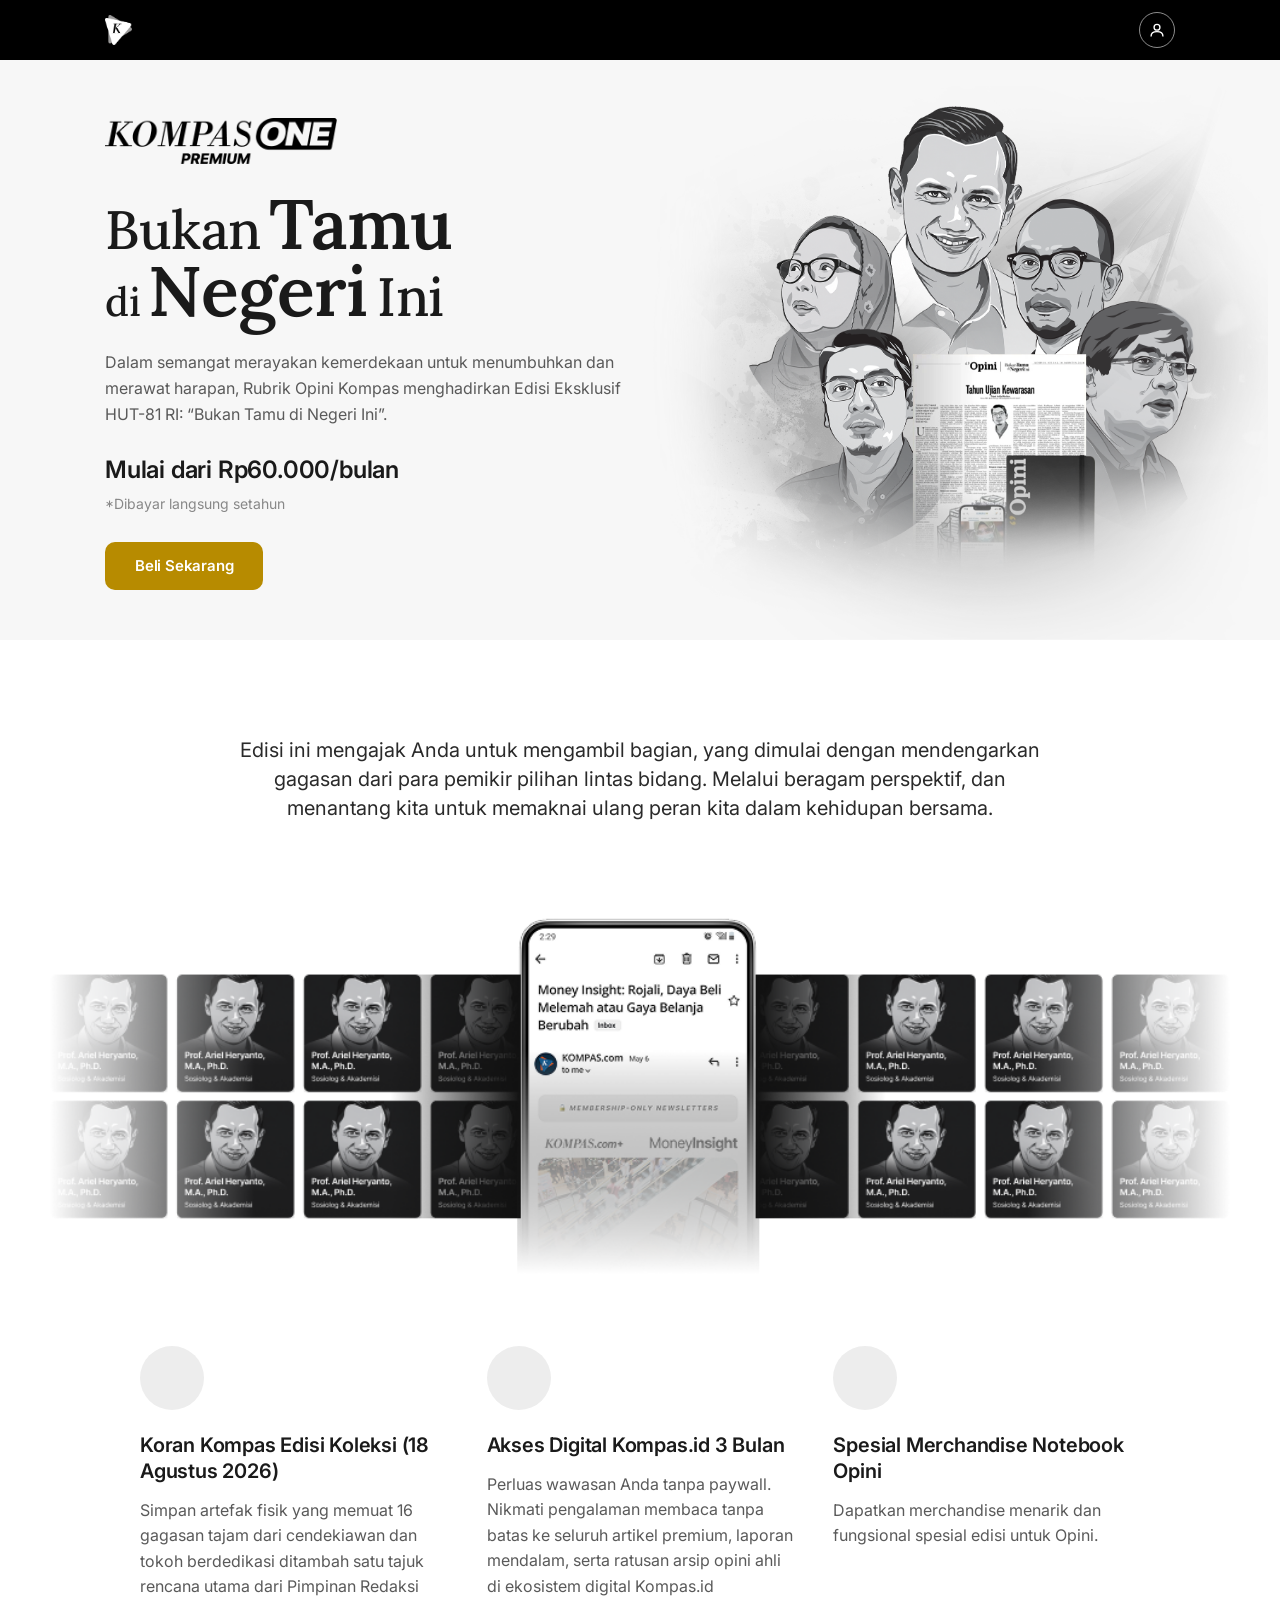
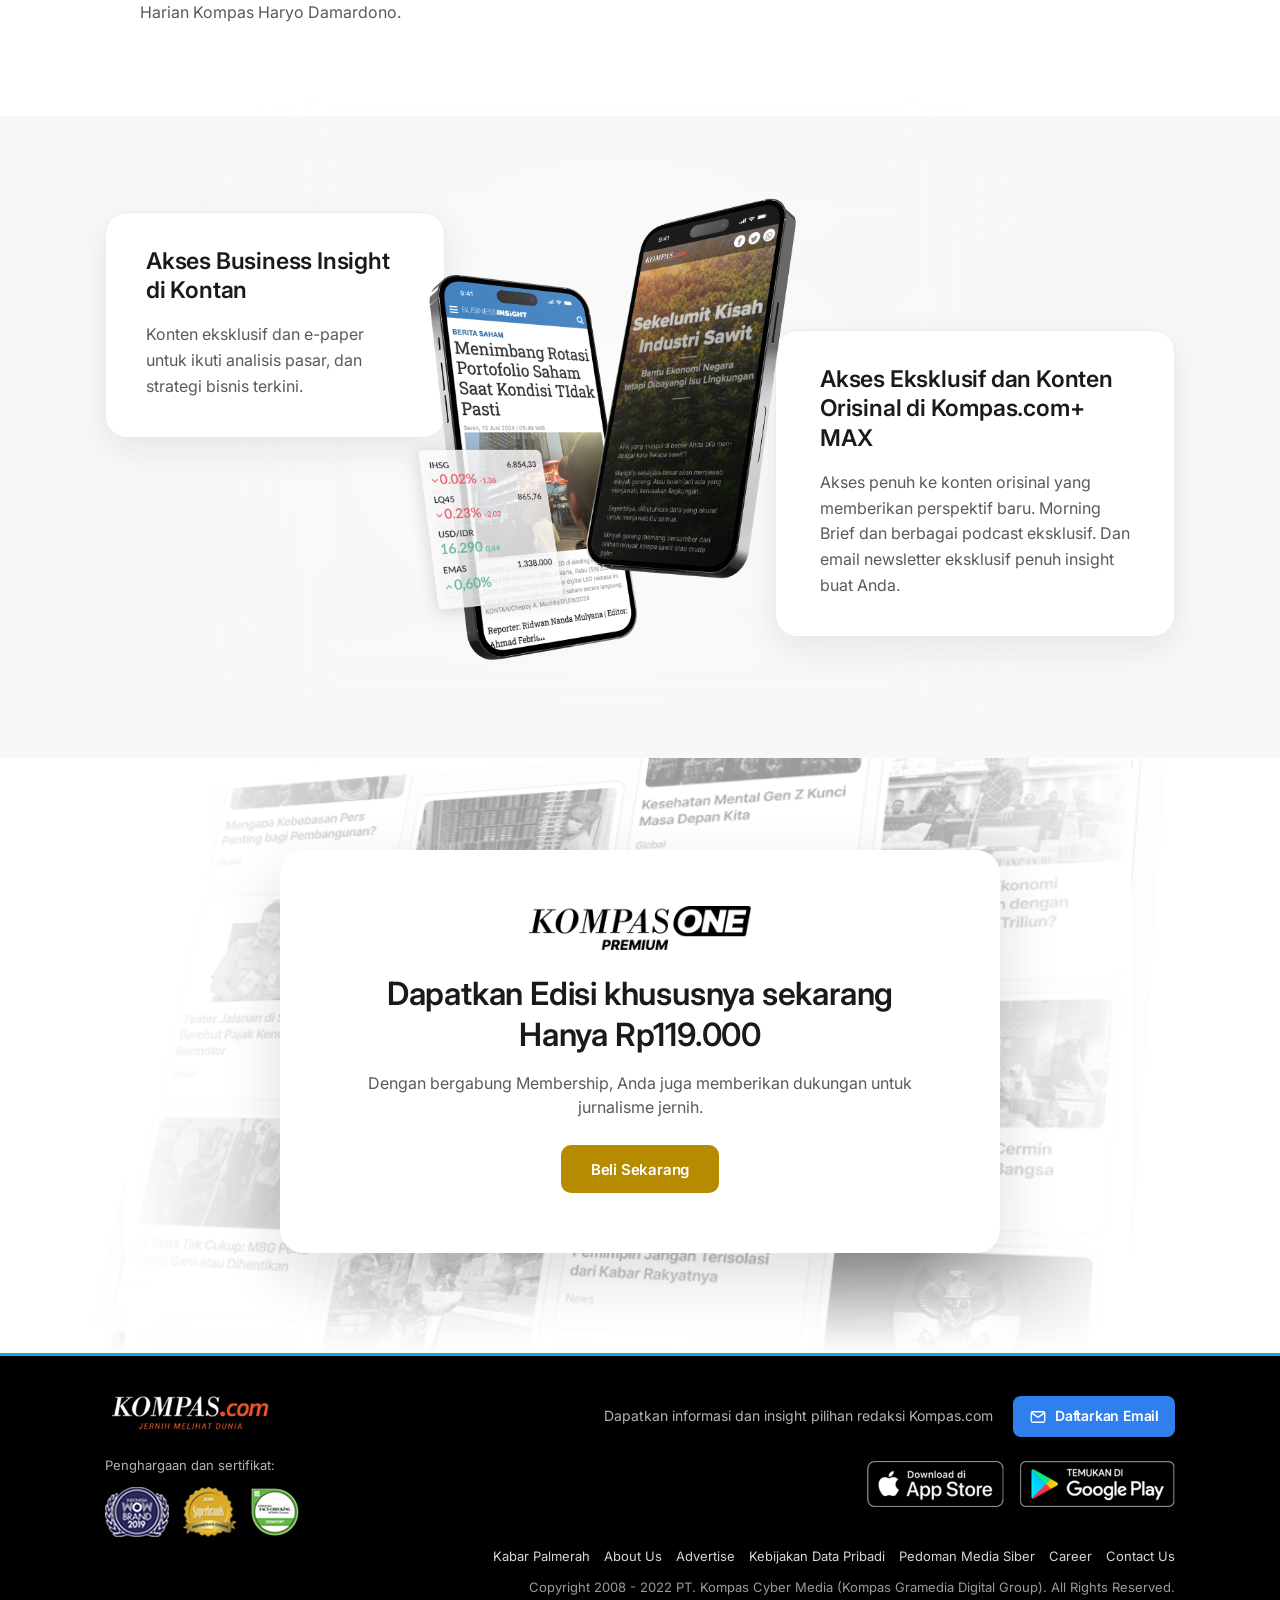
==== index-white.html @ 32536bf7 "commit" ====
<!doctype html>
<html lang="id">
  <head>
    <meta charset="UTF-8" />
    <meta name="viewport" content="width=device-width, initial-scale=1.0" />
    <title>Opini KOMPAS ONE — Bukan Tamu di Negeri Ini (Light)</title>
    <link rel="preconnect" href="https://fonts.googleapis.com" />
    <link rel="preconnect" href="https://fonts.gstatic.com" crossorigin />
    <link
      href="https://fonts.googleapis.com/css2?family=Inter:ital,wght@0,400;0,500;0,600;0,700;0,800&family=Lora:ital,wght@0,400;0,500;0,600;0,700;1,400;1,500;1,600;1,700&family=Roboto:wght@400;500;700&display=swap"
      rel="stylesheet"
    />
    <link rel="stylesheet" href="./styles-white.css" />
  </head>
  <body>
    <!-- ============ HEADER (dark) ============ -->
    <header class="site-header">
      <div class="container site-header__inner">
        <a class="site-header__logo" href="#" aria-label="KOMPAS ONE">
          <img src="./asset/icon kompascom.png" alt="KOMPAS" />
        </a>
        <button class="site-header__account" type="button" aria-label="Akun">
          <svg viewBox="0 0 24 24" width="22" height="22" fill="none" stroke="currentColor" stroke-width="1.5">
            <circle cx="12" cy="9" r="3.2" />
            <path d="M5.5 19c0-3.4 3-5.2 6.5-5.2s6.5 1.8 6.5 5.2" />
          </svg>
        </button>
      </div>
    </header>

    <!-- ============ HERO (light) ============ -->
    <section class="hero">
      <img class="hero__brand hero__brand--m" src="./asset/asset white/logo-kompasone-premium_black.png" alt="" aria-hidden="true" />
      <img class="hero__art" src="./asset/asset white/banner-gold-white.png" alt="" aria-hidden="true" />
      <div class="container hero__inner">
        <div class="hero__text">
          <img class="hero__brand" src="./asset/asset white/logo-kompasone-premium_black.png" alt="KOMPAS ONE Premium" />
          <h1 class="hero__title">
            <span class="w-reg">Bukan</span><span class="w-bold">Tamu</span><br />
            <span class="w-sm">di</span><span class="w-bold">Negeri</span><span class="w-reg2">Ini</span>
          </h1>
          <p class="hero__desc">
            Dalam semangat merayakan kemerdekaan untuk menumbuhkan dan merawat harapan,
            Rubrik Opini Kompas menghadirkan Edisi Eksklusif HUT-81 RI: &ldquo;Bukan Tamu di Negeri Ini&rdquo;.
          </p>
          <p class="hero__price">Mulai dari Rp60.000/bulan</p>
          <p class="hero__note">*Dibayar langsung setahun</p>
          <a class="btn btn--gold" href="https://plus.kompas.com/package?product=web.kcmplus.one.premium.1month&amp;utm_source=kompascom&amp;utm_medium=landingpage&amp;utm_campaign=bukantamudinegeriini">Beli Sekarang</a>
        </div>
      </div>
    </section>

    <!-- ============ INTRO + DEVICE BANNER (light) ============ -->
    <section class="intro">
      <div class="container">
        <p class="intro__lead">
          Edisi ini mengajak Anda untuk mengambil bagian, yang dimulai dengan mendengarkan
          gagasan dari para pemikir pilihan lintas bidang. Melalui beragam perspektif, dan menantang
          kita untuk memaknai ulang peran kita dalam kehidupan bersama.
        </p>
      </div>
      <div class="intro__banner">
        <img src="./asset/asset white/banner tengah white.png" alt="Tampilan newsletter KOMPAS.com+ dan para penulis opini" />
      </div>
    </section>

    <!-- ============ THREE COLUMN ============ -->
    <section class="trio">
      <div class="container trio__grid">
        <div class="trio__col">
          <span class="trio__icon" aria-hidden="true"></span>
          <h3 class="trio__title">Koran Kompas Edisi Koleksi (18 Agustus 2026)</h3>
          <p class="trio__body">
            Simpan artefak fisik yang memuat 16 gagasan tajam dari cendekiawan dan tokoh berdedikasi
            ditambah satu tajuk rencana utama dari Pimpinan Redaksi Harian Kompas Haryo Damardono.
          </p>
        </div>
        <div class="trio__col">
          <span class="trio__icon" aria-hidden="true"></span>
          <h3 class="trio__title">Akses Digital Kompas.id 3 Bulan</h3>
          <p class="trio__body">
            Perluas wawasan Anda tanpa paywall. Nikmati pengalaman membaca tanpa batas ke seluruh
            artikel premium, laporan mendalam, serta ratusan arsip opini ahli di ekosistem digital Kompas.id
          </p>
        </div>
        <div class="trio__col">
          <span class="trio__icon" aria-hidden="true"></span>
          <h3 class="trio__title">Spesial Merchandise Notebook Opini</h3>
          <p class="trio__body">
            Dapatkan merchandise menarik dan fungsional spesial edisi untuk Opini.
          </p>
        </div>
      </div>
    </section>

    <!-- ============ KONTAN / MAX (light) ============ -->
    <section class="benefit">
      <div class="container benefit__stage">
        <div class="benefit__card benefit__card--left">
          <h3 class="benefit__title">Akses Business Insight di Kontan</h3>
          <p class="benefit__body">
            Konten eksklusif dan e-paper untuk ikuti analisis pasar, dan strategi bisnis terkini.
          </p>
        </div>
        <div class="benefit__card benefit__card--right">
          <h3 class="benefit__title">Akses Eksklusif dan Konten Orisinal di Kompas.com+ MAX</h3>
          <p class="benefit__body">
            Akses penuh ke konten orisinal yang memberikan perspektif baru. Morning Brief dan
            berbagai podcast eksklusif. Dan email newsletter eksklusif penuh insight buat Anda.
          </p>
        </div>
        <img class="benefit__devices" src="./asset/kontan-device.png" alt="Tampilan Kontan Business Insight dan KOMPAS.com" />
      </div>
    </section>

    <!-- ============ CTA (light + white panel) ============ -->
    <section class="cta">
      <img class="cta__bg" src="./asset/asset white/banner bawah putih.png" alt="" aria-hidden="true" />
      <div class="container">
        <div class="cta__panel">
          <img class="cta__brand" src="./asset/asset white/logo-kompasone-premium_black.png" alt="KOMPAS ONE Premium" />
          <h2 class="cta__title">Dapatkan Edisi khususnya sekarang <br />Hanya Rp119.000</h2>
          <p class="cta__sub">Dengan bergabung Membership, Anda juga memberikan dukungan untuk jurnalisme jernih.</p>
          <a class="btn btn--gold" href="https://plus.kompas.com/package?product=web.kcmplus.one.premium.1month&amp;utm_source=kompascom&amp;utm_medium=landingpage&amp;utm_campaign=bukantamudinegeriini">Beli Sekarang</a>
        </div>
      </div>
    </section>

    <!-- ============ FOOTER (dark) ============ -->
    <footer class="site-footer">
      <div class="container site-footer__inner">
        <div class="site-footer__left">
          <img class="site-footer__logo" src="./asset/logo kompascom putih.png" alt="KOMPAS.com — Jernih Melihat Dunia" />
          <p class="site-footer__award-label">Penghargaan dan sertifikat:</p>
          <div class="site-footer__awards">
            <img src="./asset/award_1.png" alt="Penghargaan 1" />
            <img src="./asset/award_2.png" alt="Penghargaan 2" />
            <img src="./asset/award_3.png" alt="Penghargaan 3" />
          </div>
        </div>
        <div class="site-footer__right">
          <div class="site-footer__newsletter">
            <span>Dapatkan informasi dan insight pilihan redaksi Kompas.com</span>
            <a class="btn btn--blue btn--sm" href="#">
              <svg viewBox="0 0 24 24" width="18" height="18" fill="none" stroke="currentColor" stroke-width="1.7">
                <rect x="3" y="5" width="18" height="14" rx="2" />
                <path d="M3.5 6.5 12 12.5l8.5-6" />
              </svg>
              Daftarkan Email
            </a>
          </div>
          <div class="site-footer__stores">
            <a href="#"><img src="./asset/appstore badges.png" alt="Download di App Store" /></a>
            <a href="#"><img src="./asset/googlestore badges.png" alt="Temukan di Google Play" /></a>
          </div>
          <nav class="site-footer__links" aria-label="Footer">
            <a href="#">Kabar Palmerah</a>
            <a href="#">About Us</a>
            <a href="#">Advertise</a>
            <a href="#">Kebijakan Data Pribadi</a>
            <a href="#">Pedoman Media Siber</a>
            <a href="#">Career</a>
            <a href="#">Contact Us</a>
          </nav>
          <p class="site-footer__copy">
            Copyright 2008 - 2022 PT. Kompas Cyber Media (Kompas Gramedia Digital Group). All Rights Reserved.
          </p>
        </div>
      </div>
    </footer>
  </body>
</html>
---- styles-white.css ----
/* =====================================================================
   Opini KOMPAS ONE — Landing "Bukan Tamu di Negeri Ini" (LIGHT variant)
   Same layout & rules as the dark build; light theme + gold accent.
   Header & footer stay dark. Content column: 1070px. Reference: 1440px.
   ===================================================================== */

:root {
  /* Brand */
  --blue: #005aa9;
  --blue-bright: #2f80ed;
  --gold: #b78b00;          /* primary action button */
  --gold-dark: #9c7600;
  --orange: #f58220;

  /* Light surfaces */
  --page: #ffffff;
  --hero-bg: #f7f7f7;
  --section-soft: #f8f8f8;
  --card: #ffffff;
  --card-border: #ececec;
  --card-shadow: 0 12px 34px rgba(15, 23, 42, 0.08);

  /* Text on light */
  --ink: #1a1a1a;
  --font-primary: #2a2a2a;
  --text-secondary: #5a5a5a;
  --text-tertiary: #888888;

  --container: 1070px;
  --gutter: 24px;
}

* {
  box-sizing: border-box;
}

html {
  scroll-behavior: smooth;
}

body {
  margin: 0;
  background: var(--page);
  color: var(--ink);
  font-family: "Inter", sans-serif;
  font-size: 14px;
  line-height: 1.45;
  -webkit-font-smoothing: antialiased;
  text-rendering: optimizeLegibility;
  overflow-x: hidden;
}

img {
  display: block;
  max-width: 100%;
}

a {
  color: inherit;
  text-decoration: none;
}

.container {
  width: var(--container);
  max-width: calc(100% - (var(--gutter) * 2));
  margin: 0 auto;
}

/* ---------- Buttons ---------- */
.btn {
  display: inline-flex;
  align-items: center;
  justify-content: center;
  gap: 8px;
  border: 0;
  cursor: pointer;
  font-family: inherit;
  font-weight: 600;
  letter-spacing: -0.2px;
  white-space: nowrap;
}

.btn--gold {
  height: 48px;
  padding: 0 30px;
  border-radius: 10px;
  background: var(--gold);
  color: #ffffff;
  font-size: 15px;
}

.btn--gold:hover { background: var(--gold-dark); }

.btn--blue {
  padding: 15px 34px;
  border-radius: 10px;
  background: var(--blue-bright);
  color: #ffffff;
  font-size: 15px;
}

.btn--blue:hover { background: #2b74d6; }

.btn--sm {
  padding: 10px 16px;
  border-radius: 8px;
  font-size: 14px;
}

/* =====================================================================
   HEADER (dark)
   ===================================================================== */
.site-header {
  position: sticky;
  top: 0;
  z-index: 50;
  background: #000;
}

.site-header__inner {
  display: flex;
  align-items: center;
  justify-content: space-between;
  height: 60px;
}

.site-header__logo img {
  height: 30px;
  width: auto;
  object-fit: contain;
}

.site-header__account {
  display: inline-flex;
  align-items: center;
  justify-content: center;
  width: 36px;
  height: 36px;
  padding: 0;
  border: 1px solid rgba(255, 255, 255, 0.55);
  border-radius: 50%;
  background: transparent;
  color: #fff;
}

/* =====================================================================
   HERO (light)
   ===================================================================== */
.hero {
  position: relative;
  background: var(--hero-bg);
  overflow: hidden;
}

.hero__art {
  position: absolute;
  top: 50%;
  left: 50%;
  margin-left: 8px;
  width: 620px;
  height: auto;
  transform: translateY(-49%);
  pointer-events: none;
  z-index: 1;
  -webkit-mask-image: linear-gradient(to right, transparent 0%, #000 12%, #000 100%);
  mask-image: linear-gradient(to right, transparent 0%, #000 12%, #000 100%);
}

.hero__inner {
  position: relative;
  z-index: 2;
  padding: 58px 0 50px;
}

.hero__text {
  width: 540px;
  max-width: 100%;
}

.hero__brand {
  height: 46px;
  width: auto;
  object-fit: contain;
}

.hero__brand--m {
  display: none;
}

.hero__title {
  margin: 26px 0 0;
  font-family: "Lora", Georgia, serif;
  color: var(--ink);
  font-weight: 500;
  line-height: 0.96;
  letter-spacing: -0.5px;
}

.hero__title .w-reg,
.hero__title .w-reg2,
.hero__title .w-sm,
.hero__title .w-bold {
  display: inline-block;
  vertical-align: baseline;
}

.hero__title .w-reg { font-size: 54px; font-weight: 500; }
.hero__title .w-bold { font-size: 70px; font-weight: 600; margin-left: 8px; }
.hero__title .w-sm { font-size: 40px; font-weight: 500; }
.hero__title .w-reg2 { font-size: 54px; font-weight: 500; margin-left: 10px; }

.hero__desc {
  width: 520px;
  max-width: 100%;
  margin: 26px 0 0;
  color: var(--text-secondary);
  font-size: 16px;
  line-height: 1.6;
}

.hero__price {
  margin: 26px 0 0;
  font-size: 24px;
  font-weight: 600;
  letter-spacing: -0.2px;
  color: var(--ink);
}

.hero__note {
  margin: 6px 0 0;
  font-size: 14px;
  color: var(--text-tertiary);
}

.hero .btn--gold {
  margin-top: 28px;
}

/* =====================================================================
   INTRO + DEVICE BANNER (light)
   ===================================================================== */
.intro {
  background: #ffffff;
  padding: 96px 0 0;
  text-align: center;
}

.intro__lead {
  max-width: 830px;
  margin: 0 auto;
  color: var(--font-primary);
  font-size: 20px;
  font-weight: 400;
  line-height: 1.45;
}

.intro__banner {
  margin-top: 80px;
}

.intro__banner img {
  width: min(1180px, 96vw);
  max-width: none;
  margin: 0 auto;
  height: auto;
}

/* =====================================================================
   THREE COLUMN (icon + heading + body)
   ===================================================================== */
.trio {
  background: #ffffff;
  padding: 72px 0 90px;
}

.trio__grid {
  display: grid;
  grid-template-columns: repeat(3, 1fr);
  gap: 40px;
  max-width: 1000px;
  margin: 0 auto;
}

.trio__icon {
  display: block;
  width: 64px;
  height: 64px;
  margin-bottom: 22px;
  border-radius: 50%;
  background: #ededed;
}

.trio__title {
  margin: 0;
  font-size: 20px;
  font-weight: 600;
  letter-spacing: -0.2px;
  line-height: 1.3;
  color: var(--ink);
}

.trio__body {
  margin: 14px 0 0;
  color: var(--text-secondary);
  font-size: 16px;
  line-height: 1.6;
}

/* =====================================================================
   BENEFIT (Kontan / KOMPAS.com+ MAX) — light
   ===================================================================== */
.benefit {
  background: var(--section-soft);
  padding: 0;
}

.benefit__stage {
  position: relative;
  min-height: 642px;
}

/* soft radial glow behind the phones */
.benefit__stage::before {
  content: "";
  position: absolute;
  top: 44px;
  left: calc(50% - 25px);
  width: 720px;
  height: 540px;
  transform: translateX(-50%);
  background: radial-gradient(ellipse at center, #ffffff 0%, var(--section-soft) 68%);
  opacity: 0.6;
  filter: blur(34px);
  z-index: 1;
  pointer-events: none;
}

.benefit__card {
  position: absolute;
  top: 0;
  z-index: 2;
  padding: 34px 40px 38px;
  border-radius: 22px;
  background: var(--card);
  border: 1px solid var(--card-border);
  box-shadow: var(--card-shadow);
}

.benefit__card--left {
  left: 0;
  top: 96px;
  width: 340px;
}

.benefit__card--right {
  right: 0;
  top: 214px;
  width: 400px;
  padding-left: 44px;
}

.benefit__title {
  margin: 0;
  font-size: 23px;
  font-weight: 600;
  letter-spacing: -0.2px;
  line-height: 1.3;
  color: var(--ink);
}

.benefit__body {
  margin: 16px 0 0;
  color: var(--text-secondary);
  font-size: 16px;
  line-height: 1.6;
}

.benefit__devices {
  position: absolute;
  top: 80px;
  left: calc(50% - 25px);
  width: 500px;
  height: auto;
  transform: translateX(-50%);
  z-index: 3;
  pointer-events: none;
}

/* =====================================================================
   CTA (light + white panel over newspaper)
   ===================================================================== */
.cta {
  position: relative;
  background: var(--section-soft);
  overflow: hidden;
  text-align: center;
}

.cta__bg {
  position: absolute;
  inset: 0;
  width: 100%;
  height: 100%;
  object-fit: cover;
  opacity: 1;
  z-index: 0;
}

.cta .container {
  position: relative;
  z-index: 2;
  padding: 92px 0 100px;
}

.cta__panel {
  max-width: 720px;
  margin: 0 auto;
  padding: 56px 56px 60px;
  border-radius: 24px;
  background: #ffffff;
  box-shadow: 0 24px 60px rgba(15, 23, 42, 0.14);
}

.cta__brand {
  height: 44px;
  width: auto;
  margin: 0 auto;
  object-fit: contain;
}

.cta__title {
  margin: 24px 0 0;
  font-size: 32px;
  font-weight: 600;
  letter-spacing: -0.2px;
  line-height: 1.28;
  color: var(--ink);
}

.cta__sub {
  margin: 16px auto 0;
  max-width: 560px;
  color: var(--text-secondary);
  font-size: 16px;
  line-height: 1.5;
}

.cta .btn--gold {
  margin-top: 26px;
}

/* =====================================================================
   FOOTER (dark)
   ===================================================================== */
.site-footer {
  background: #000;
  border-top: 3px solid #16a6e6;
  padding: 40px 0 92px;
  color: #fff;
}

.site-footer__inner {
  display: grid;
  grid-template-columns: 320px 1fr;
  gap: 40px;
}

.site-footer__logo {
  height: 34px;
  width: auto;
  object-fit: contain;
}

.site-footer__award-label {
  margin: 26px 0 12px;
  color: #b3b3b3;
  font-size: 13px;
}

.site-footer__awards {
  display: flex;
  align-items: center;
  gap: 14px;
}

.site-footer__awards img {
  height: 50px;
  width: auto;
  object-fit: contain;
}

.site-footer__right {
  text-align: right;
}

.site-footer__newsletter {
  display: flex;
  align-items: center;
  justify-content: flex-end;
  gap: 20px;
}

.site-footer__newsletter span {
  color: #b3b3b3;
  font-size: 14px;
}

.site-footer__stores {
  display: flex;
  align-items: center;
  justify-content: flex-end;
  gap: 16px;
  margin-top: 24px;
}

.site-footer__stores img {
  height: 46px;
  width: auto;
  object-fit: contain;
}

.site-footer__links {
  display: flex;
  flex-wrap: wrap;
  justify-content: flex-end;
  gap: 6px 14px;
  margin-top: 40px;
}

.site-footer__links a {
  color: #d6d6d6;
  font-size: 13px;
  white-space: nowrap;
}

.site-footer__links a:hover {
  color: #fff;
}

.site-footer__copy {
  margin: 12px 0 0;
  color: #9a9a9a;
  font-size: 13px;
}

/* =====================================================================
   RESPONSIVE
   ===================================================================== */
@media (max-width: 1120px) {
  .hero__art { width: 560px; }
}

/* ---- Tablet / stacked layout ---- */
@media (max-width: 860px) {
  .hero { display: flex; flex-direction: column; align-items: center; }
  .hero__brand--m {
    display: block;
    order: 1;
    height: 42px;
    width: auto;
    margin: 28px auto 0;
  }
  .hero__text > .hero__brand { display: none; }
  .hero__art {
    order: 2;
    position: static;
    width: min(480px, calc(100% - 32px));
    margin: 16px auto 0;
    transform: none;
    -webkit-mask-image: none;
    mask-image: none;
  }
  .hero__inner { order: 3; padding: 16px 0 24px; }
  .hero__text { width: 100%; }
  .trio__grid,
  .site-footer__inner { grid-template-columns: 1fr; gap: 32px; }
  .benefit__stage { min-height: 0; display: flex; flex-direction: column; gap: 20px; }
  .benefit__stage::before { display: none; }
  .benefit__card { position: static; width: 100%; top: auto; padding: 28px 28px 30px; }
  .benefit__card--right { padding-left: 28px; }
  .benefit__devices { position: static; transform: none; width: min(460px, 100%); margin: 0 auto; order: -1; }
  .site-footer__right { text-align: left; }
  .site-footer__newsletter,
  .site-footer__stores,
  .site-footer__links { justify-content: flex-start; }
  .hero__title .w-bold { font-size: 52px; }
  .hero__title .w-reg, .hero__title .w-reg2 { font-size: 40px; }
  .hero__title .w-sm { font-size: 30px; }
}

/* ---- Phone: 16px side gutter + compact spacing ---- */
@media (max-width: 640px) {
  :root { --gutter: 16px; }
  .container { max-width: calc(100% - 32px); }

  .hero__art { width: min(420px, calc(100% - 32px)); }
  .hero__inner { padding: 8px 0 28px; }
  .hero__brand--m { height: 40px; margin-top: 22px; }
  .hero__title { margin-top: 22px; }
  .hero__title .w-bold { font-size: 44px; margin-left: 6px; }
  .hero__title .w-reg, .hero__title .w-reg2 { font-size: 34px; }
  .hero__title .w-reg2 { margin-left: 7px; }
  .hero__title .w-sm { font-size: 26px; }
  .hero__desc, .hero__price, .hero__note { width: auto; max-width: 100%; }
  .hero__desc { font-size: 16px; margin-top: 20px; }
  .hero__price { font-size: 21px; margin-top: 22px; }
  .hero .btn--gold { margin-top: 24px; }

  .intro { padding: 52px 0 0; }
  .intro__lead { font-size: 18px; max-width: 100%; }
  .intro__banner { margin-top: 40px; padding: 0 16px; }
  .intro__banner img { width: 100%; }

  .trio { padding: 56px 0 8px; }
  .trio__grid { gap: 32px; }
  .trio__icon { width: 56px; height: 56px; margin-bottom: 18px; }

  .benefit { padding: 24px 0 40px; }
  .benefit__title { font-size: 21px; }

  .cta .container { padding: 56px 0 64px; }
  .cta__panel { padding: 40px 24px 44px; border-radius: 20px; }
  .cta__brand { height: 38px; }
  .cta__title { font-size: 24px; margin-top: 20px; }
  .cta__title br { display: none; }

  .site-footer { padding: 32px 0 48px; }
  .site-footer__inner { gap: 28px; }
  .site-footer__newsletter { flex-direction: column; align-items: flex-start; gap: 12px; }
  .site-footer__newsletter span { font-size: 13.5px; }
  .site-footer__stores { flex-wrap: wrap; }
}
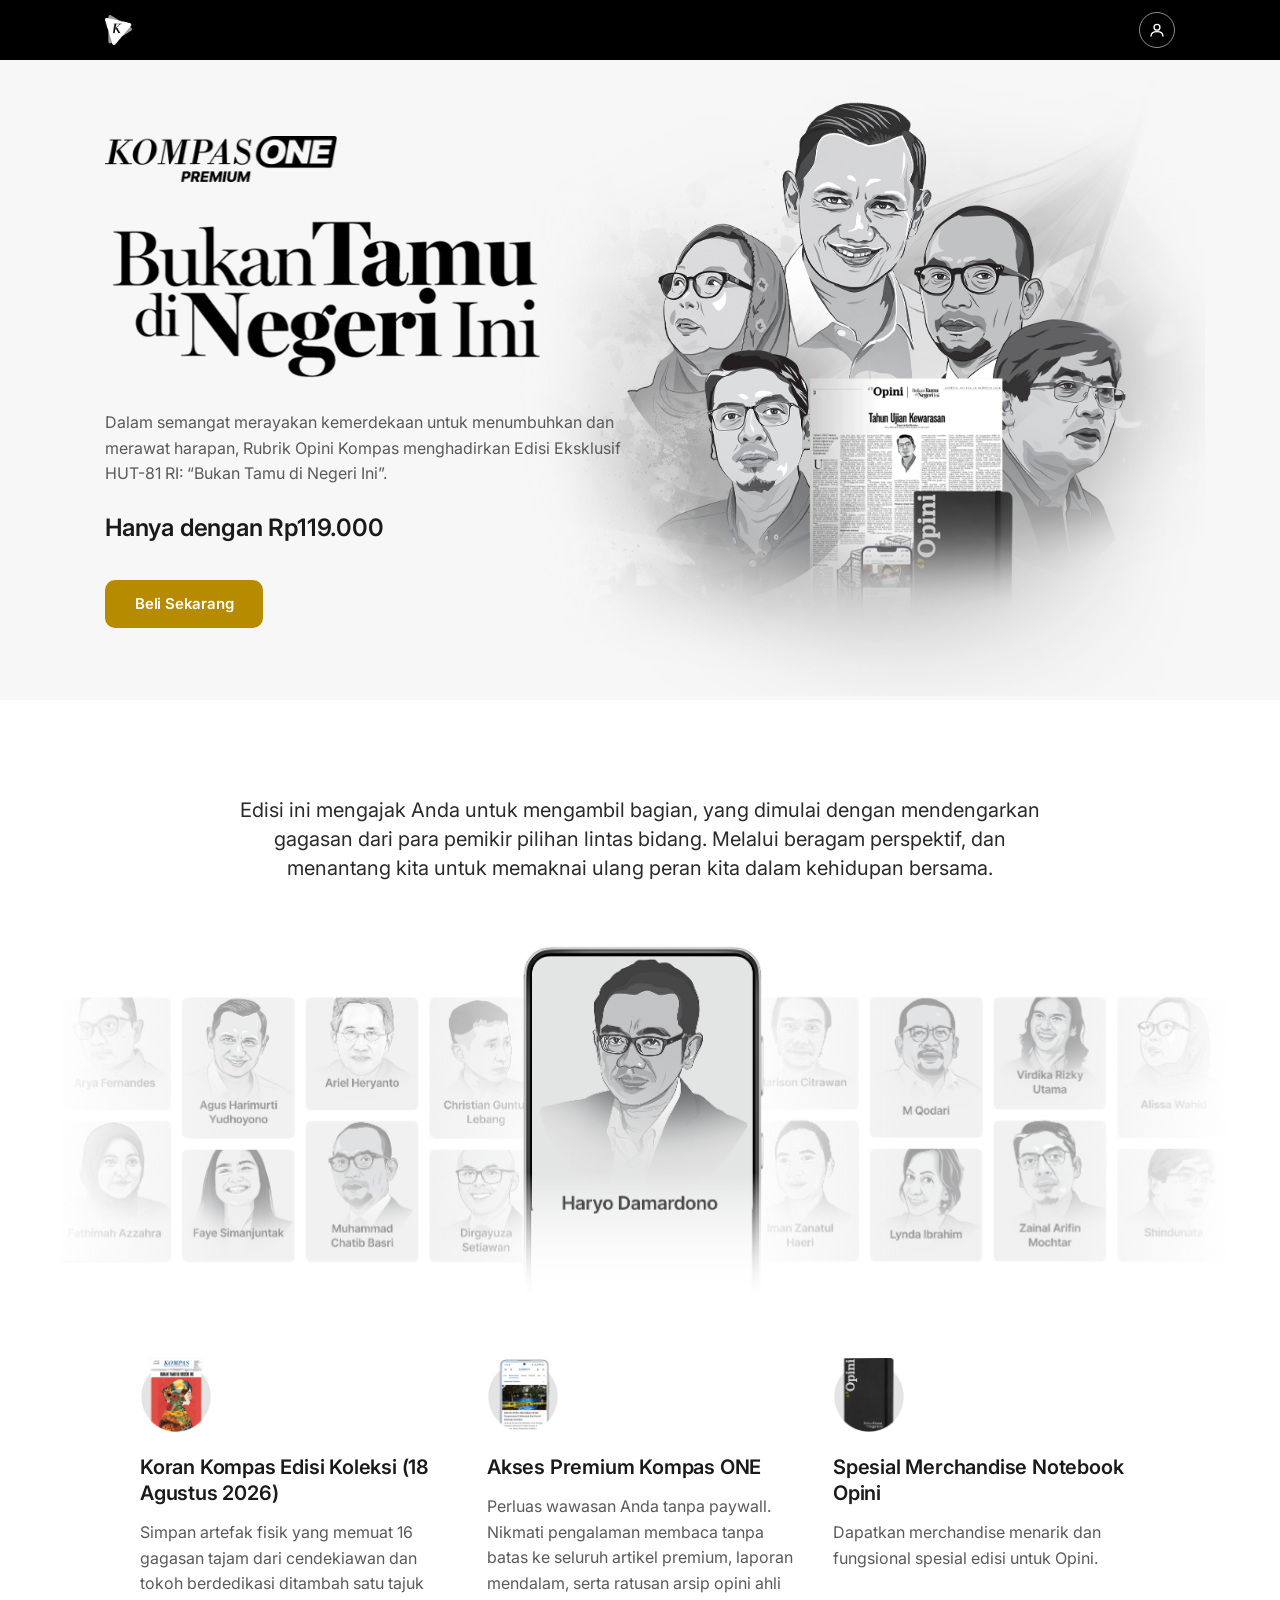
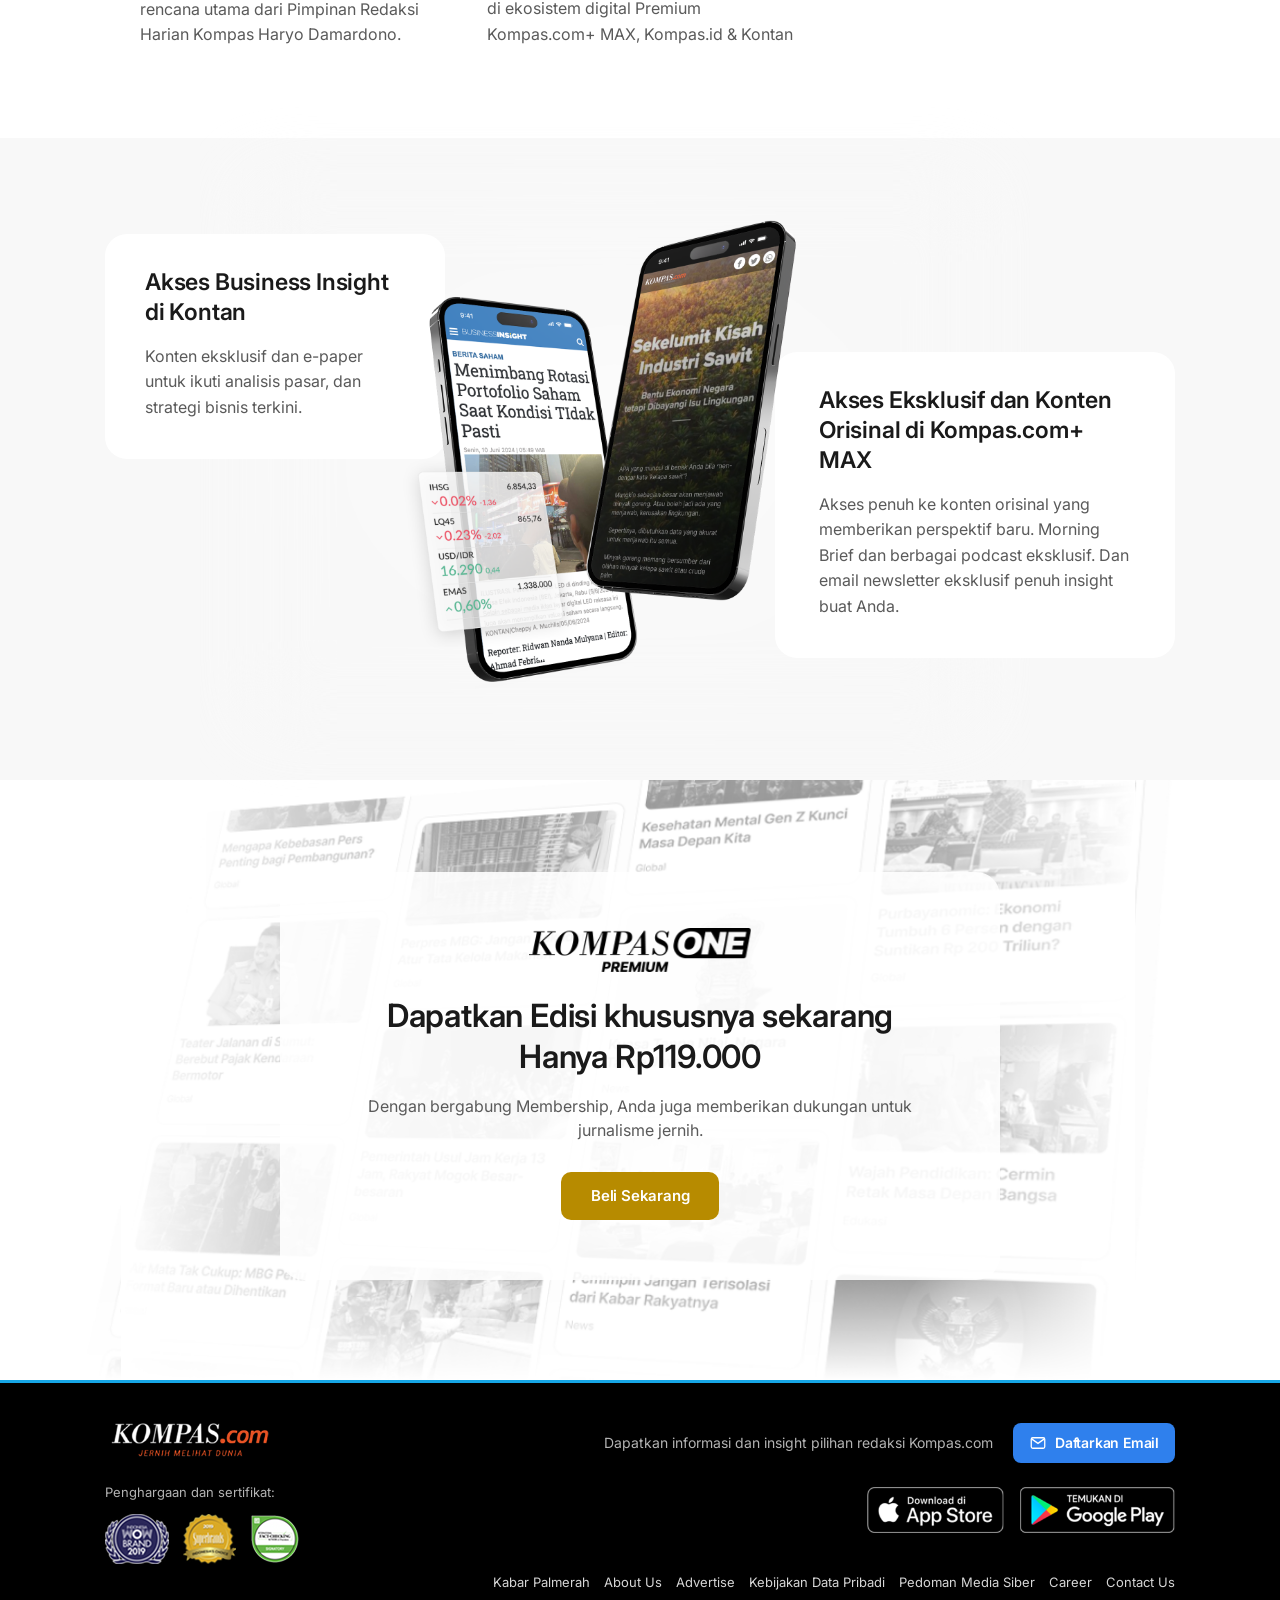
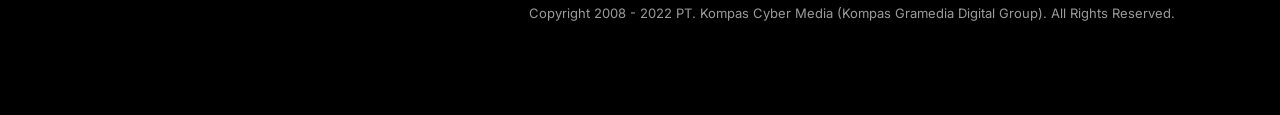
==== commit 4fd1041b: "commit" ====
--- a/index-white.html
+++ b/index-white.html
@@ -11,6 +11,9 @@
       rel="stylesheet"
     />
     <link rel="stylesheet" href="./styles-white.css" />
+    <script>
+      document.documentElement.classList.add("js-reveal");
+    </script>
   </head>
   <body>
     <!-- ============ HEADER (dark) ============ -->
@@ -31,21 +34,19 @@
     <!-- ============ HERO (light) ============ -->
     <section class="hero">
       <img class="hero__brand hero__brand--m" src="./asset/asset white/logo-kompasone-premium_black.png" alt="" aria-hidden="true" />
-      <img class="hero__art" src="./asset/asset white/banner-gold-white.png" alt="" aria-hidden="true" />
+      <img class="hero__art" src="./asset/asset white/banner-gold-white.png" alt="" aria-hidden="true" data-reveal />
       <div class="container hero__inner">
-        <div class="hero__text">
+        <div class="hero__text" data-reveal-group>
           <img class="hero__brand" src="./asset/asset white/logo-kompasone-premium_black.png" alt="KOMPAS ONE Premium" />
           <h1 class="hero__title">
-            <span class="w-reg">Bukan</span><span class="w-bold">Tamu</span><br />
-            <span class="w-sm">di</span><span class="w-bold">Negeri</span><span class="w-reg2">Ini</span>
+            <img src="./asset/asset white/Logo bukan tamu black.png" alt="Bukan Tamu di Negeri Ini" />
           </h1>
           <p class="hero__desc">
             Dalam semangat merayakan kemerdekaan untuk menumbuhkan dan merawat harapan,
             Rubrik Opini Kompas menghadirkan Edisi Eksklusif HUT-81 RI: &ldquo;Bukan Tamu di Negeri Ini&rdquo;.
           </p>
-          <p class="hero__price">Mulai dari Rp60.000/bulan</p>
-          <p class="hero__note">*Dibayar langsung setahun</p>
-          <a class="btn btn--gold" href="https://plus.kompas.com/package?product=web.kcmplus.one.premium.1month&amp;utm_source=kompascom&amp;utm_medium=landingpage&amp;utm_campaign=bukantamudinegeriini">Beli Sekarang</a>
+          <p class="hero__price">Hanya dengan Rp119.000</p>
+          <a class="btn btn--gold" href="https://gerai.kompas.id/belanja/edsus/edisi-opini-kompasone/">Beli Sekarang</a>
         </div>
       </div>
     </section>
@@ -53,22 +54,25 @@
     <!-- ============ INTRO + DEVICE BANNER (light) ============ -->
     <section class="intro">
       <div class="container">
-        <p class="intro__lead">
+        <p class="intro__lead" data-reveal="up">
           Edisi ini mengajak Anda untuk mengambil bagian, yang dimulai dengan mendengarkan
           gagasan dari para pemikir pilihan lintas bidang. Melalui beragam perspektif, dan menantang
           kita untuk memaknai ulang peran kita dalam kehidupan bersama.
         </p>
       </div>
-      <div class="intro__banner">
-        <img src="./asset/asset white/banner tengah white.png" alt="Tampilan newsletter KOMPAS.com+ dan para penulis opini" />
+      <div class="intro__banner" data-reveal="up">
+        <picture>
+          <source media="(max-width: 640px)" srcset="./asset/asset%20white/banner%20tengah%20white%20rev%20mobile.png" />
+          <img src="./asset/asset white/banner tengah white rev.png" alt="Tampilan newsletter KOMPAS.com+ dan para penulis opini" />
+        </picture>
       </div>
     </section>
 
     <!-- ============ THREE COLUMN ============ -->
     <section class="trio">
-      <div class="container trio__grid">
+      <div class="container trio__grid" data-reveal-group>
         <div class="trio__col">
-          <span class="trio__icon" aria-hidden="true"></span>
+          <img class="trio__icon" src="./asset/asset white/koran-opini.png" alt="" aria-hidden="true" />
           <h3 class="trio__title">Koran Kompas Edisi Koleksi (18 Agustus 2026)</h3>
           <p class="trio__body">
             Simpan artefak fisik yang memuat 16 gagasan tajam dari cendekiawan dan tokoh berdedikasi
@@ -76,15 +80,16 @@
           </p>
         </div>
         <div class="trio__col">
-          <span class="trio__icon" aria-hidden="true"></span>
-          <h3 class="trio__title">Akses Digital Kompas.id 3 Bulan</h3>
+          <img class="trio__icon" src="./asset/asset white/kdp-phone.png" alt="" aria-hidden="true" />
+          <h3 class="trio__title">Akses Premium Kompas ONE</h3>
           <p class="trio__body">
             Perluas wawasan Anda tanpa paywall. Nikmati pengalaman membaca tanpa batas ke seluruh
-            artikel premium, laporan mendalam, serta ratusan arsip opini ahli di ekosistem digital Kompas.id
+            artikel premium, laporan mendalam, serta ratusan arsip opini ahli di ekosistem digital
+            Premium Kompas.com+ MAX, Kompas.id &amp; Kontan
           </p>
         </div>
         <div class="trio__col">
-          <span class="trio__icon" aria-hidden="true"></span>
+          <img class="trio__icon" src="./asset/asset white/notebook.png" alt="" aria-hidden="true" />
           <h3 class="trio__title">Spesial Merchandise Notebook Opini</h3>
           <p class="trio__body">
             Dapatkan merchandise menarik dan fungsional spesial edisi untuk Opini.
@@ -96,20 +101,20 @@
     <!-- ============ KONTAN / MAX (light) ============ -->
     <section class="benefit">
       <div class="container benefit__stage">
-        <div class="benefit__card benefit__card--left">
+        <div class="benefit__card benefit__card--left" data-reveal="up">
           <h3 class="benefit__title">Akses Business Insight di Kontan</h3>
           <p class="benefit__body">
             Konten eksklusif dan e-paper untuk ikuti analisis pasar, dan strategi bisnis terkini.
           </p>
         </div>
-        <div class="benefit__card benefit__card--right">
+        <div class="benefit__card benefit__card--right" data-reveal="up">
           <h3 class="benefit__title">Akses Eksklusif dan Konten Orisinal di Kompas.com+ MAX</h3>
           <p class="benefit__body">
             Akses penuh ke konten orisinal yang memberikan perspektif baru. Morning Brief dan
             berbagai podcast eksklusif. Dan email newsletter eksklusif penuh insight buat Anda.
           </p>
         </div>
-        <img class="benefit__devices" src="./asset/kontan-device.png" alt="Tampilan Kontan Business Insight dan KOMPAS.com" />
+        <img class="benefit__devices" src="./asset/kontan-device.png" alt="Tampilan Kontan Business Insight dan KOMPAS.com" data-reveal />
       </div>
     </section>
 
@@ -117,18 +122,18 @@
     <section class="cta">
       <img class="cta__bg" src="./asset/asset white/banner bawah putih.png" alt="" aria-hidden="true" />
       <div class="container">
-        <div class="cta__panel">
+        <div class="cta__panel" data-reveal-group>
           <img class="cta__brand" src="./asset/asset white/logo-kompasone-premium_black.png" alt="KOMPAS ONE Premium" />
           <h2 class="cta__title">Dapatkan Edisi khususnya sekarang <br />Hanya Rp119.000</h2>
           <p class="cta__sub">Dengan bergabung Membership, Anda juga memberikan dukungan untuk jurnalisme jernih.</p>
-          <a class="btn btn--gold" href="https://plus.kompas.com/package?product=web.kcmplus.one.premium.1month&amp;utm_source=kompascom&amp;utm_medium=landingpage&amp;utm_campaign=bukantamudinegeriini">Beli Sekarang</a>
+          <a class="btn btn--gold" href="https://gerai.kompas.id/belanja/edsus/edisi-opini-kompasone/">Beli Sekarang</a>
         </div>
       </div>
     </section>
 
     <!-- ============ FOOTER (dark) ============ -->
     <footer class="site-footer">
-      <div class="container site-footer__inner">
+      <div class="container site-footer__inner" data-reveal="up">
         <div class="site-footer__left">
           <img class="site-footer__logo" src="./asset/logo kompascom putih.png" alt="KOMPAS.com — Jernih Melihat Dunia" />
           <p class="site-footer__award-label">Penghargaan dan sertifikat:</p>
@@ -168,5 +173,6 @@
         </div>
       </div>
     </footer>
+    <script src="./reveal.js"></script>
   </body>
 </html>
--- a/styles-white.css
+++ b/styles-white.css
@@ -28,6 +28,51 @@
 
   --container: 1070px;
   --gutter: 24px;
+  --ease-reveal: cubic-bezier(0.22, 1, 0.36, 1);
+}
+
+/* =====================================================================
+   SCROLL REVEAL (desktop + mobile) — enhanced only when JS is present
+   ===================================================================== */
+html.js-reveal [data-reveal] {
+  opacity: 0;
+  transition: opacity 0.7s var(--ease-reveal), transform 0.7s var(--ease-reveal);
+  will-change: opacity, transform;
+}
+html.js-reveal [data-reveal].is-visible {
+  opacity: 1;
+}
+html.js-reveal [data-reveal="up"] {
+  transform: translateY(26px);
+}
+html.js-reveal [data-reveal="up"].is-visible {
+  transform: none;
+}
+
+html.js-reveal [data-reveal-group] > * {
+  opacity: 0;
+  transform: translateY(22px);
+  transition: opacity 0.6s var(--ease-reveal), transform 0.6s var(--ease-reveal);
+  will-change: opacity, transform;
+}
+html.js-reveal [data-reveal-group].is-visible > * {
+  opacity: 1;
+  transform: none;
+}
+html.js-reveal [data-reveal-group].is-visible > *:nth-child(1) { transition-delay: 0s; }
+html.js-reveal [data-reveal-group].is-visible > *:nth-child(2) { transition-delay: 0.07s; }
+html.js-reveal [data-reveal-group].is-visible > *:nth-child(3) { transition-delay: 0.14s; }
+html.js-reveal [data-reveal-group].is-visible > *:nth-child(4) { transition-delay: 0.21s; }
+html.js-reveal [data-reveal-group].is-visible > *:nth-child(5) { transition-delay: 0.28s; }
+html.js-reveal [data-reveal-group].is-visible > *:nth-child(6) { transition-delay: 0.35s; }
+
+@media (prefers-reduced-motion: reduce) {
+  html.js-reveal [data-reveal],
+  html.js-reveal [data-reveal-group] > * {
+    opacity: 1 !important;
+    transform: none !important;
+    transition: none !important;
+  }
 }
 
 * {
@@ -148,18 +193,19 @@
    ===================================================================== */
 .hero {
   position: relative;
+  display: flex;
+  align-items: center;
+  min-height: 640px;
   background: var(--hero-bg);
   overflow: hidden;
 }
 
 .hero__art {
   position: absolute;
-  top: 50%;
-  left: 50%;
-  margin-left: 8px;
-  width: 620px;
+  bottom: 4px;
+  left: calc(50% - 125px);
+  width: 690px;
   height: auto;
-  transform: translateY(-49%);
   pointer-events: none;
   z-index: 1;
   -webkit-mask-image: linear-gradient(to right, transparent 0%, #000 12%, #000 100%);
@@ -169,7 +215,7 @@
 .hero__inner {
   position: relative;
   z-index: 2;
-  padding: 58px 0 50px;
+  padding: 44px 0 40px;
 }
 
 .hero__text {
@@ -196,6 +242,13 @@
   letter-spacing: -0.5px;
 }
 
+.hero__title img {
+  width: 440px;
+  max-width: 100%;
+  height: auto;
+  display: block;
+}
+
 .hero__title .w-reg,
 .hero__title .w-reg2,
 .hero__title .w-sm,
@@ -219,7 +272,7 @@
 }
 
 .hero__price {
-  margin: 26px 0 0;
+  margin: 24px 0 0;
   font-size: 24px;
   font-weight: 600;
   letter-spacing: -0.2px;
@@ -233,7 +286,7 @@
 }
 
 .hero .btn--gold {
-  margin-top: 28px;
+  margin-top: 34px;
 }
 
 /* =====================================================================
@@ -255,7 +308,7 @@
 }
 
 .intro__banner {
-  margin-top: 80px;
+  margin-top: 48px;
 }
 
 .intro__banner img {
@@ -270,7 +323,7 @@
    ===================================================================== */
 .trio {
   background: #ffffff;
-  padding: 72px 0 90px;
+  padding: 58px 0 90px;
 }
 
 .trio__grid {
@@ -283,11 +336,10 @@
 
 .trio__icon {
   display: block;
-  width: 64px;
-  height: 64px;
+  width: 72px;
+  height: 74px;
   margin-bottom: 22px;
-  border-radius: 50%;
-  background: #ededed;
+  object-fit: contain;
 }
 
 .trio__title {
@@ -342,8 +394,6 @@
   padding: 34px 40px 38px;
   border-radius: 22px;
   background: var(--card);
-  border: 1px solid var(--card-border);
-  box-shadow: var(--card-shadow);
 }
 
 .benefit__card--left {
@@ -417,8 +467,7 @@
   margin: 0 auto;
   padding: 56px 56px 60px;
   border-radius: 24px;
-  background: #ffffff;
-  box-shadow: 0 24px 60px rgba(15, 23, 42, 0.14);
+  background: rgba(255, 255, 255, 0.9);
 }
 
 .cta__brand {
@@ -446,7 +495,7 @@
 }
 
 .cta .btn--gold {
-  margin-top: 26px;
+  margin-top: 30px;
 }
 
 /* =====================================================================
@@ -571,7 +620,8 @@
     mask-image: none;
   }
   .hero__inner { order: 3; padding: 16px 0 24px; }
-  .hero__text { width: 100%; }
+  .hero__text { width: 100%; text-align: center; }
+  .hero .btn--gold { margin-bottom: 32px; }
   .trio__grid,
   .site-footer__inner { grid-template-columns: 1fr; gap: 32px; }
   .benefit__stage { min-height: 0; display: flex; flex-direction: column; gap: 20px; }
@@ -583,9 +633,11 @@
   .site-footer__newsletter,
   .site-footer__stores,
   .site-footer__links { justify-content: flex-start; }
+  .hero__title { text-align: center; margin-top: 13px; }
   .hero__title .w-bold { font-size: 52px; }
   .hero__title .w-reg, .hero__title .w-reg2 { font-size: 40px; }
   .hero__title .w-sm { font-size: 30px; }
+  .hero__title img { width: 360px; margin-left: auto; margin-right: auto; }
 }
 
 /* ---- Phone: 16px side gutter + compact spacing ---- */
@@ -593,14 +645,15 @@
   :root { --gutter: 16px; }
   .container { max-width: calc(100% - 32px); }
 
-  .hero__art { width: min(420px, calc(100% - 32px)); }
+  .hero__art { width: 120vw; max-width: none; position: relative; left: 50%; transform: translateX(-50%); margin-bottom: -40px; }
   .hero__inner { padding: 8px 0 28px; }
   .hero__brand--m { height: 40px; margin-top: 22px; }
-  .hero__title { margin-top: 22px; }
+  .hero__title { margin-top: 6px; }
   .hero__title .w-bold { font-size: 44px; margin-left: 6px; }
   .hero__title .w-reg, .hero__title .w-reg2 { font-size: 34px; }
   .hero__title .w-reg2 { margin-left: 7px; }
   .hero__title .w-sm { font-size: 26px; }
+  .hero__title img { width: 280px; }
   .hero__desc, .hero__price, .hero__note { width: auto; max-width: 100%; }
   .hero__desc { font-size: 16px; margin-top: 20px; }
   .hero__price { font-size: 21px; margin-top: 22px; }
@@ -613,7 +666,7 @@
 
   .trio { padding: 56px 0 8px; }
   .trio__grid { gap: 32px; }
-  .trio__icon { width: 56px; height: 56px; margin-bottom: 18px; }
+  .trio__icon { width: 72px; height: 74px; margin-bottom: 18px; }
 
   .benefit { padding: 24px 0 40px; }
   .benefit__title { font-size: 21px; }
